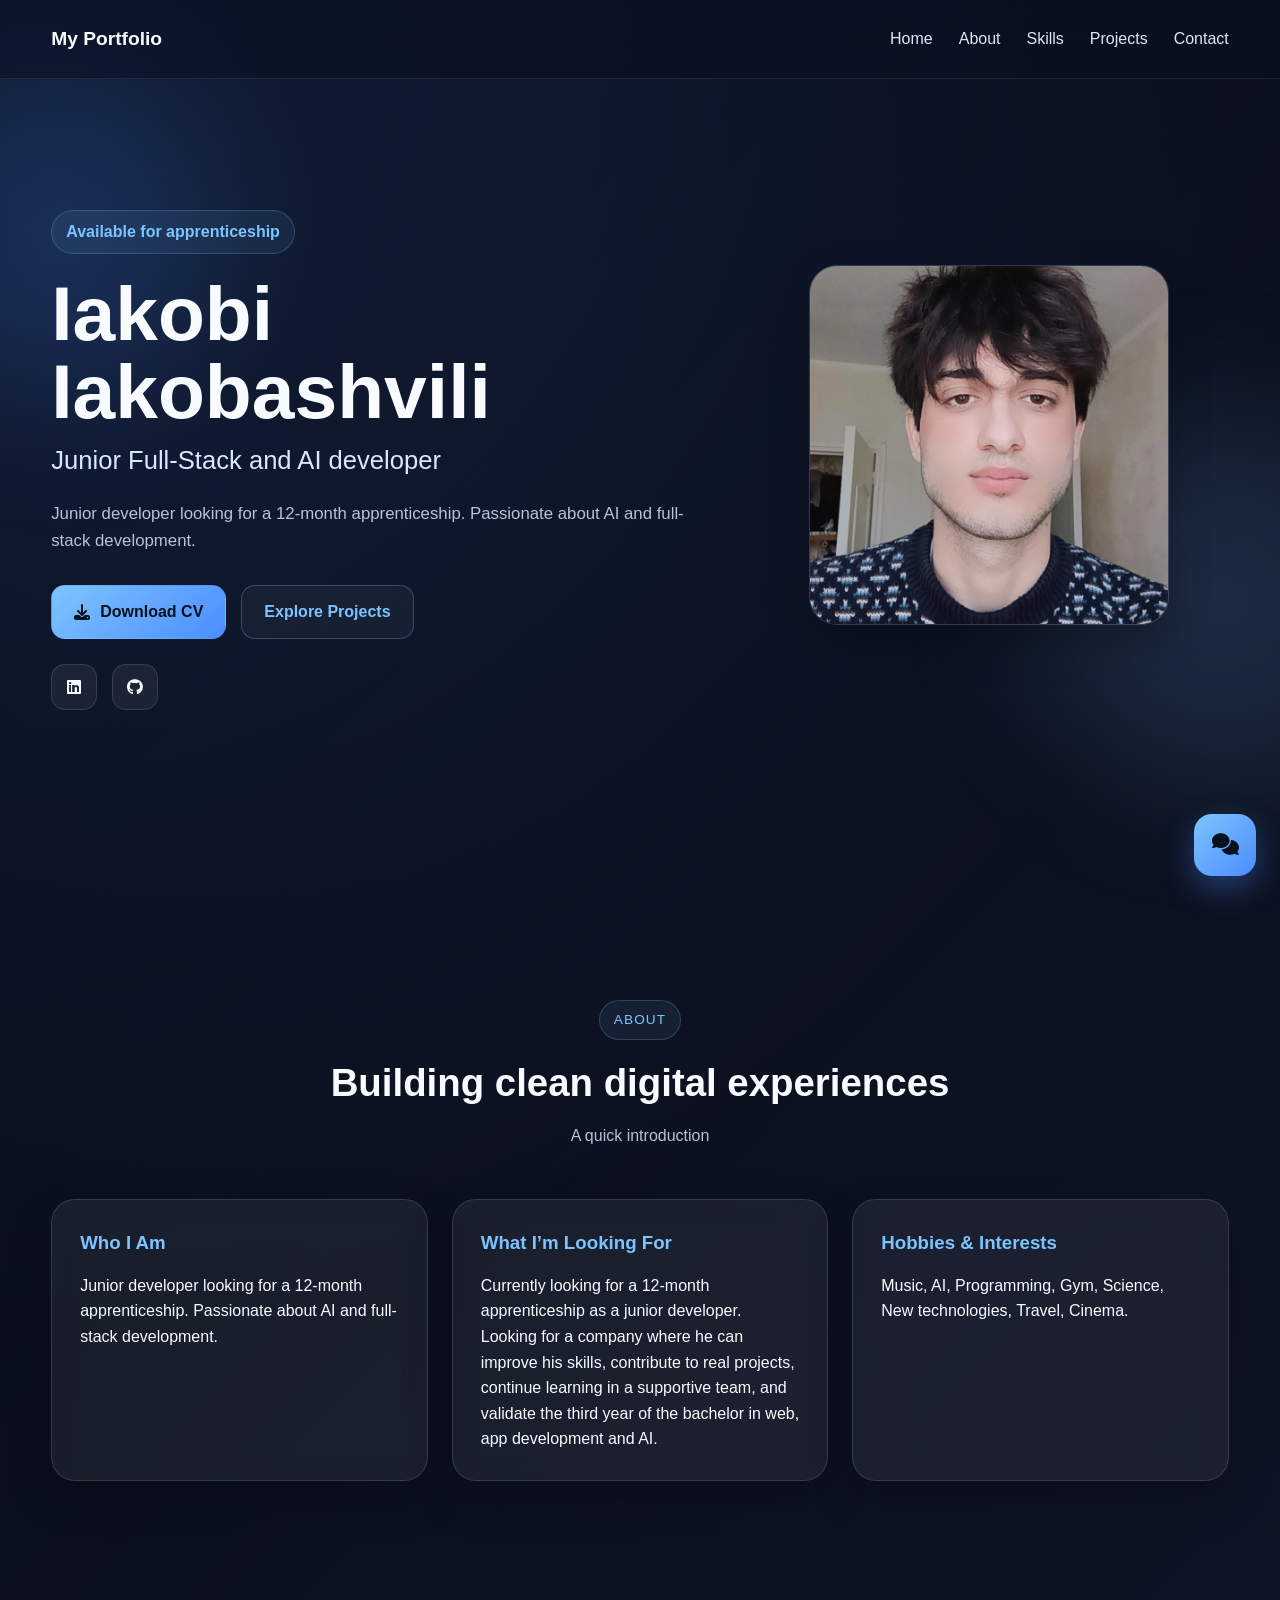
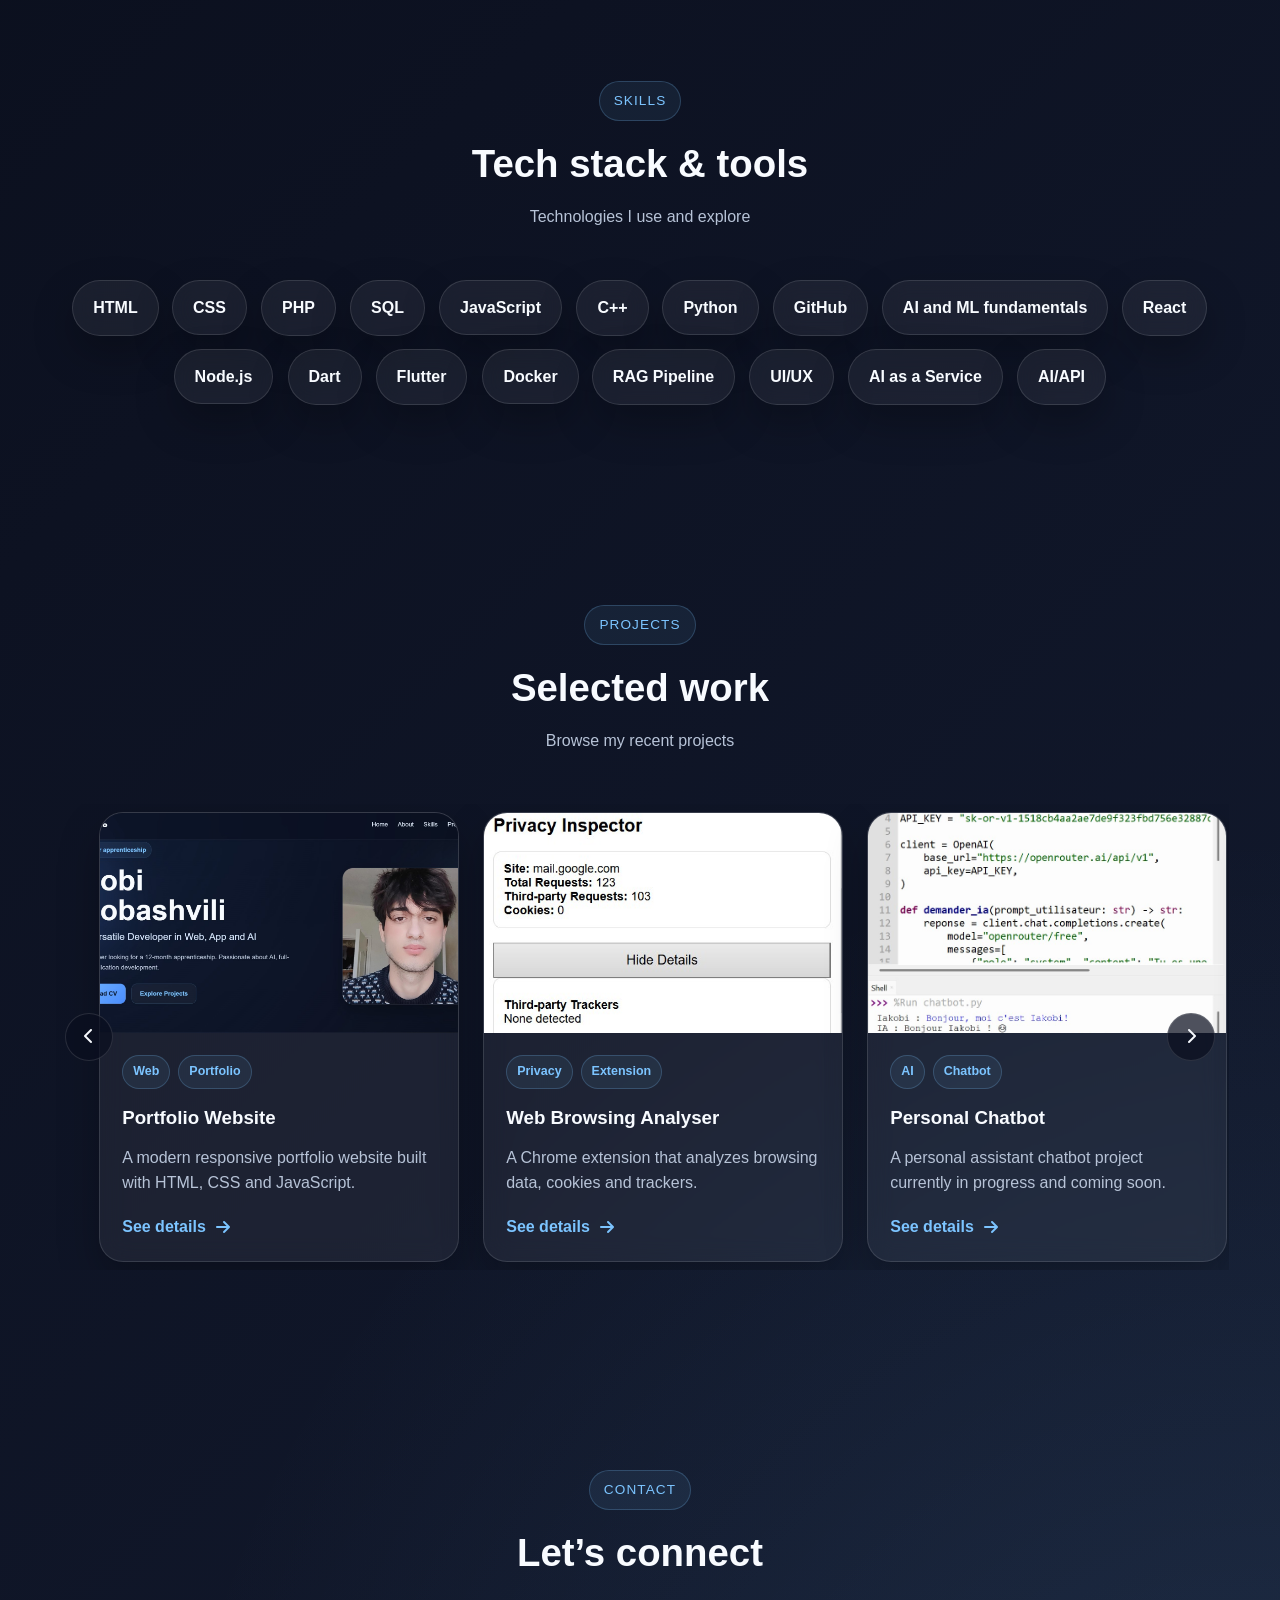
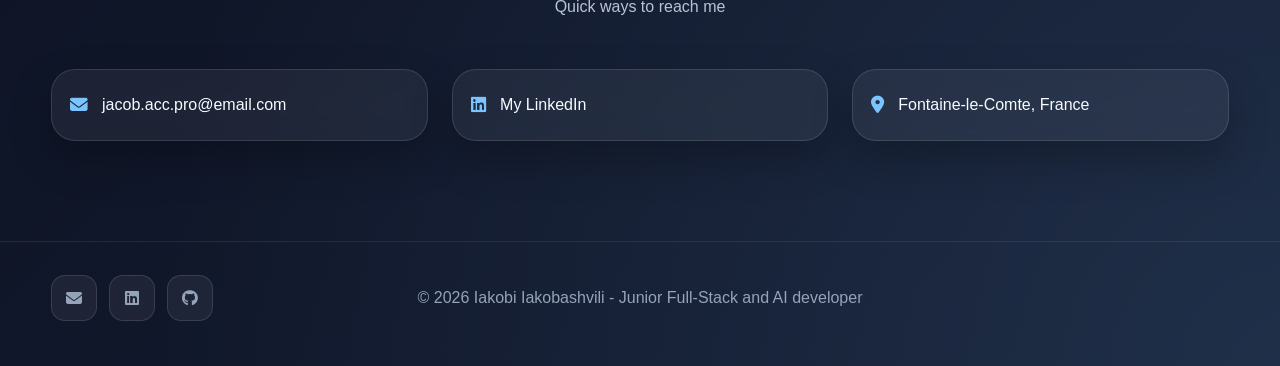
==== index.html @ 23dc037e "Add files via upload" ====
<!DOCTYPE html>
<html lang="en">
<head>
    <meta charset="UTF-8" />
    <meta name="viewport" content="width=device-width, initial-scale=1.0" />
    <title>Iakobi Iakobashvili | Junior Developer</title>
    <meta
        name="description"
        content="Portfolio of Iakobi Iakobashvili, junior developer looking for a 12-month apprenticeship in web, app development and AI."
    />
    <link rel="stylesheet" href="style.css" />
    <link
        rel="stylesheet"
        href="https://cdnjs.cloudflare.com/ajax/libs/font-awesome/6.5.2/css/all.min.css"
    />
</head>
<body>
    <div class="background-blur blur-left"></div>
    <div class="background-blur blur-right"></div>

    <header class="header" id="header">
        <div class="container nav">
            <a href="#home" class="logo">My Portfolio</a>

            <nav class="navbar" id="navbar">
                <a href="#home">Home</a>
                <a href="#about">About</a>
                <a href="#skills">Skills</a>
                <a href="#projects">Projects</a>
                <a href="#contact">Contact</a>
            </nav>

            <button class="menu-toggle" id="menu-toggle" aria-label="Open menu">
                <i class="fa-solid fa-bars"></i>
            </button>
        </div>
    </header>

    <main>
        <section class="hero section" id="home">
            <div class="container hero-content">
                <div class="hero-text reveal">
                    <div class="hero-badge">Available for apprenticeship</div>
                    <h1 id="hero-name">Your Name</h1>
                    <h2 id="hero-title">Junior Developer</h2>
                    <p class="hero-description" id="hero-summary">
                        Junior developer looking for a 12-month apprenticeship.
                    </p>

                    <div class="hero-buttons">
                        <a href="cv.pdf" download class="btn btn-primary">
                            <i class="fa-solid fa-download"></i>
                            Download CV
                        </a>
                        <a href="#projects" class="btn btn-secondary">Explore Projects</a>
                    </div>

                    <div class="social-links">
                        <a id="linkedin-link" href="#" target="_blank" aria-label="LinkedIn">
                            <i class="fa-brands fa-linkedin"></i>
                        </a>
                        <a id="github-link" href="#" target="_blank" aria-label="GitHub">
                            <i class="fa-brands fa-github"></i>
                        </a>
                    </div>
                </div>

                <div class="hero-image reveal">
                    <div class="image-wrapper">
                        <img src="profile.png" alt="Profile picture" />
                    </div>
                </div>
            </div>
        </section>

        <section class="about section" id="about">
            <div class="container">
                <div class="section-title reveal">
                    <span class="eyebrow">About</span>
                    <h2>Building clean digital experiences</h2>
                    <p>A quick introduction</p>
                </div>

                <div class="about-grid">
                    <article class="card about-card reveal">
                        <h3>Who I Am</h3>
                        <p id="about-summary"></p>
                    </article>

                    <article class="card about-card reveal">
                        <h3>What I’m Looking For</h3>
                        <p id="about-goals"></p>
                    </article>

                    <article class="card about-card reveal">
                        <h3>Hobbies & Interests</h3>
                        <p id="about-interests"></p>
                    </article>
                </div>
            </div>
        </section>

        <section class="skills section" id="skills">
            <div class="container">
                <div class="section-title reveal">
                    <span class="eyebrow">Skills</span>
                    <h2>Tech stack & tools</h2>
                    <p>Technologies I use and explore</p>
                </div>

                <div class="skills-list" id="skills-list"></div>
            </div>
        </section>

        <section class="projects section" id="projects">
            <div class="container">
                <div class="section-title reveal">
                    <span class="eyebrow">Projects</span>
                    <h2>Selected work</h2>
                    <p>Browse my recent projects</p>
                </div>

                <div class="projects-wrapper reveal">
                    <button class="projects-arrow left" id="projects-prev" aria-label="Previous project">
                        <i class="fa-solid fa-chevron-left"></i>
                    </button>

                    <div class="projects-track" id="projects-track">
                <a href="project1.html" class="project-card card">
                    <img src="project1.jpg" alt="Portfolio Website project" />
                    <div class="project-content">
                        <div class="project-tags">
                            <span>Web</span>
                            <span>Portfolio</span>
                        </div>
                        <h3>Portfolio Website</h3>
                        <p>A modern responsive portfolio website built with HTML, CSS and JavaScript.</p>
                        <span class="project-link-text">
                            See details <i class="fa-solid fa-arrow-right"></i>
                        </span>
                    </div>
                </a>

                <a href="project2.html" class="project-card card">
                    <img src="project2.jpg" alt="Chrome Extension project" />
                    <div class="project-content">
                        <div class="project-tags">
                            <span>Privacy</span>
                            <span>Extension</span>
                        </div>
                        <h3>Web Browsing Analyser</h3>
                        <p>A Chrome extension that analyzes browsing data, cookies and trackers.</p>
                        <span class="project-link-text">
                            See details <i class="fa-solid fa-arrow-right"></i>
                        </span>
                    </div>
                </a>

                <a href="project3.html" class="project-card card">
                    <img src="project3.jpg" alt="Personal Chatbot project" />
                    <div class="project-content">
                        <div class="project-tags">
                            <span>AI</span>
                            <span>Chatbot</span>
                        </div>
                        <h3>Personal Chatbot</h3>
                        <p>A personal assistant chatbot project currently in progress and coming soon.</p>
                        <span class="project-link-text">
                            See details <i class="fa-solid fa-arrow-right"></i>
                        </span>
                    </div>
                </a>

                <div class="project-card card locked-project">
                    <div class="locked-project-image">
                        <i class="fa-solid fa-lock"></i>
                    </div>
                    <div class="project-content">
                        <div class="project-tags">
                            <span>Locked</span>
                            <span>Coming Soon</span>
                        </div>
                        <h3>Next Project</h3>
                        <p>This project is not unlocked yet. A new project will be added soon.</p>
                        <span class="project-link-text locked-text">
                            Coming soon <i class="fa-solid fa-lock"></i>
                        </span>
                    </div>
                </div>
            </div>

                    <button class="projects-arrow right" id="projects-next" aria-label="Next project">
                        <i class="fa-solid fa-chevron-right"></i>
                    </button>
                </div>
            </div>
        </section>

        <section class="contact section" id="contact">
            <div class="container">
                <div class="section-title reveal">
                    <span class="eyebrow">Contact</span>
                    <h2>Let’s connect</h2>
                    <p>Quick ways to reach me</p>
                </div>

                <div class="contact-box reveal">
                    <a id="contact-email" class="contact-link card" href="mailto:test@email.com">
                        <i class="fa-solid fa-envelope"></i>
                        <span>test@email.com</span>
                    </a>

                    <a id="contact-linkedin" class="contact-link card" href="#" target="_blank">
                        <i class="fa-brands fa-linkedin"></i>
                        <span>My LinkedIn</span>
                    </a>

                    <a
                        id="contact-location"
                        class="contact-link card"
                        href="https://www.google.com/maps/place/Fontaine-le-Comte,+France"
                        target="_blank"
                    >
                        <i class="fa-solid fa-location-dot"></i>
                        <span>Fontaine-le-Comte</span>
                    </a>
                </div>
            </div>
        </section>
    </main>

    <footer class="footer">
        <div class="container footer-content">
            <div class="footer-links">
                <a id="footer-email" href="mailto:test@email.com" aria-label="Email">
                    <i class="fa-solid fa-envelope"></i>
                </a>
                <a id="footer-linkedin" href="#" target="_blank" aria-label="LinkedIn">
                    <i class="fa-brands fa-linkedin"></i>
                </a>
                <a id="footer-github" href="#" target="_blank" aria-label="GitHub">
                    <i class="fa-brands fa-github"></i>
                </a>
            </div>

            <p id="footer-text">© 2026 Portfolio - Junior Developer Portfolio</p>
        </div>
    </footer>

    <button class="chatbot-toggle" id="chatbot-toggle" aria-label="Open chatbot">
        <i class="fa-solid fa-comments"></i>
    </button>

    <div class="chatbot-window" id="chatbot-window">
        <div class="chatbot-header">
            <h3>Portfolio Assistant</h3>
            <button class="chatbot-close" id="chatbot-close" aria-label="Close chatbot">
                <i class="fa-solid fa-xmark"></i>
            </button>
        </div>

        <div class="chatbot-body" id="chatbot-body">
            <div class="bot-message">
                <p>Hi! I can help you quickly learn more about Iakobi. Ask me anything about his profile, projects, skills, or apprenticeship search.</p>
            </div>

            <div class="bot-message">
                <p>Try questions like:</p>
                <ul>
                    <li>What skills does he have?</li>
                    <li>Is he looking for an apprenticeship?</li>
                    <li>What projects did he build?</li>
                    <li>How can I contact him?</li>
                </ul>
            </div>
        </div>

        <form class="chatbot-input-area" id="chatbot-form">
            <input
                type="text"
                id="chatbot-input"
                placeholder="Ask a question..."
                autocomplete="off"
            />
            <button type="submit" aria-label="Send message">
                <i class="fa-solid fa-paper-plane"></i>
            </button>
        </form>
    </div>

    <script src="script.js"></script>
</body>
</html>
---- style.css ----
* {
    margin: 0;
    padding: 0;
    box-sizing: border-box;
}

:root {
    --bg-dark: #070b16;
    --bg-blue: #131b30;
    --text-main: #f8fbff;
    --text-soft: #b7c3d7;
    --accent: #7cc4ff;
    --accent-strong: #4c8dff;
    --line: rgba(255, 255, 255, 0.12);
    --card-bg: rgba(255, 255, 255, 0.06);
    --shadow: 0 18px 40px rgba(0, 0, 0, 0.25);
}

html {
    scroll-behavior: smooth;
}

body {
    font-family: Arial, Helvetica, sans-serif;
    color: var(--text-main);
    line-height: 1.6;
    overflow-x: hidden;
    background:
        radial-gradient(circle at top left, rgba(76, 141, 255, 0.14), transparent 35%),
        radial-gradient(circle at bottom right, rgba(124, 196, 255, 0.12), transparent 30%),
        linear-gradient(135deg, var(--bg-dark), #0d1222 45%, var(--bg-blue));
}

a {
    text-decoration: none;
    color: inherit;
}

img {
    width: 100%;
    display: block;
}

button,
input {
    font: inherit;
}

.container {
    width: min(92%, 1200px);
    margin: 0 auto;
}

.section {
    padding: 100px 0;
}

.card {
    background: var(--card-bg);
    border: 1px solid var(--line);
    border-radius: 24px;
    backdrop-filter: blur(12px);
    box-shadow: var(--shadow);
}

.background-blur {
    position: fixed;
    border-radius: 50%;
    filter: blur(70px);
    z-index: -1;
    pointer-events: none;
}

.blur-left {
    top: 80px;
    left: -100px;
    width: 320px;
    height: 320px;
    background: rgba(76, 141, 255, 0.18);
}

.blur-right {
    right: -120px;
    bottom: 120px;
    width: 360px;
    height: 360px;
    background: rgba(124, 196, 255, 0.14);
}

.header {
    position: fixed;
    top: 0;
    left: 0;
    width: 100%;
    z-index: 1000;
    background: rgba(10, 15, 31, 0.55);
    border-bottom: 1px solid rgba(255, 255, 255, 0.08);
    backdrop-filter: blur(18px);
    transition: 0.3s;
}

.header.scrolled {
    background: rgba(10, 15, 31, 0.8);
}

.nav {
    min-height: 78px;
    display: flex;
    align-items: center;
    justify-content: space-between;
}

.logo {
    font-size: 1.2rem;
    font-weight: 800;
}

.navbar {
    display: flex;
    gap: 26px;
}

.navbar a {
    color: #dce8f8;
    font-weight: 500;
    position: relative;
}

.navbar a::after {
    content: "";
    position: absolute;
    left: 0;
    bottom: -7px;
    width: 0;
    height: 2px;
    background: var(--accent);
    transition: 0.3s;
}

.navbar a:hover {
    color: var(--accent);
}

.navbar a:hover::after {
    width: 100%;
}

.menu-toggle {
    display: none;
    border: none;
    background: transparent;
    color: var(--text-main);
    font-size: 1.5rem;
    cursor: pointer;
}

.hero {
    min-height: 100vh;
    display: flex;
    align-items: center;
    padding-top: 120px;
}


.hero-content {
    display: grid;
    grid-template-columns: 1.2fr 0.9fr;
    gap: 60px;
    align-items: center;
}

.hero-badge,
.eyebrow,
.project-tags span {
    display: inline-block;
    padding: 8px 14px;
    border-radius: 999px;
    background: rgba(124, 196, 255, 0.08);
    border: 1px solid rgba(124, 196, 255, 0.22);
    color: var(--accent);
}

.hero-badge {
    margin-bottom: 20px;
    font-weight: 600;
}

.eyebrow {
    margin-bottom: 12px;
    font-size: 0.85rem;
    letter-spacing: 0.08em;
    text-transform: uppercase;
}

.hero-text h1 {
    font-size: clamp(2.8rem, 6vw, 4.8rem);
    line-height: 1.02;
    margin-bottom: 10px;
}

.hero-text h2 {
    font-size: clamp(1.3rem, 2vw, 2rem);
    color: #d7e8ff;
    font-weight: 500;
    margin-bottom: 20px;
}

.hero-description {
    color: var(--text-soft);
    max-width: 640px;
    margin-bottom: 30px;
    font-size: 1.05rem;
}

.hero-buttons,
.social-links {
    display: flex;
    gap: 15px;
    flex-wrap: wrap;
}

.hero-buttons {
    margin-bottom: 25px;
}

.btn {
    display: inline-flex;
    align-items: center;
    gap: 10px;
    padding: 13px 22px;
    border-radius: 14px;
    font-weight: 700;
    border: 1px solid transparent;
    transition: 0.3s;
}

.btn-primary {
    background: linear-gradient(135deg, var(--accent), var(--accent-strong));
    color: #07101d;
}

.btn-primary:hover {
    transform: translateY(-3px);
}

.btn-secondary {
    background: rgba(255, 255, 255, 0.04);
    color: var(--accent);
    border-color: rgba(124, 196, 255, 0.28);
}

.btn-secondary:hover {
    background: rgba(124, 196, 255, 0.12);
    color: var(--text-main);
}

.social-links a,
.footer-links a {
    width: 46px;
    height: 46px;
    display: inline-flex;
    align-items: center;
    justify-content: center;
    border-radius: 14px;
    background: var(--card-bg);
    border: 1px solid var(--line);
    transition: 0.3s;
}

.social-links a:hover,
.footer-links a:hover {
    color: var(--accent);
    transform: translateY(-3px);
}

.image-wrapper {
    width: min(360px, 100%);
    aspect-ratio: 1 / 1;
    margin: auto;
    overflow: hidden;
    border-radius: 28px;
    background: rgba(255, 255, 255, 0.05);
    border: 1px solid rgba(255, 255, 255, 0.12);
    box-shadow: var(--shadow);
}

.image-wrapper img {
    height: 100%;
    object-fit: cover;
}

.section-title {
    text-align: center;
    margin-bottom: 50px;
}

.section-title h2 {
    font-size: clamp(2rem, 3vw, 3rem);
    margin-bottom: 10px;
}

.section-title p {
    color: var(--text-soft);
}

.about-grid,
.contact-box {
    display: grid;
    grid-template-columns: repeat(3, 1fr);
    gap: 24px;
}

.about-card {
    padding: 28px;
    transition: 0.3s;
}

.about-card:hover,
.contact-link:hover,
.project-card:hover,
.skill:hover {
    transform: translateY(-4px);
}

.about-card h3 {
    margin-bottom: 15px;
    color: var(--accent);
}

.skills-list {
    display: flex;
    flex-wrap: wrap;
    gap: 14px;
    justify-content: center;
}

.skill {
    padding: 14px 20px;
    border-radius: 999px;
    font-weight: 700;
    transition: 0.3s;
}

.projects-wrapper {
    position: relative;
}

.projects-track {
    display: flex;
    gap: 24px;
    overflow-x: auto;
    scroll-behavior: smooth;
    padding: 8px 48px;
    scrollbar-width: none;
}

.projects-track::-webkit-scrollbar {
    display: none;
}

.locked-project {
    pointer-events: none;
    opacity: 0.9;
}

.locked-project-image {
    height: 220px;
    display: flex;
    align-items: center;
    justify-content: center;
    background: linear-gradient(135deg, rgba(255,255,255,0.05), rgba(124,196,255,0.10));
    font-size: 4rem;
    color: var(--accent);
}

.locked-text {
    opacity: 0.8;
}

.project-card {
    min-width: min(360px, 82vw);
    max-width: 360px;
    color: var(--text-main);
    overflow: hidden;
    transition: 0.3s;
}

.project-card img {
    height: 220px;
    object-fit: cover;
}

.project-image-frame {
    position: relative;
    border-radius: 20px;
    padding: 3px;
    overflow: hidden;
    background: rgba(255,255,255,0.03);
}

/* animated glowing border */
.project-image-frame::before {
    content: "";
    position: absolute;
    inset: -2px;
    border-radius: 22px;
    background: conic-gradient(
        from 0deg,
        rgba(255,255,255,0.0),
        rgba(255,255,255,0.0),
        rgba(180,220,255,0.9),
        rgba(255,255,255,0.0),
        rgba(255,255,255,0.0)
    );
    animation: rotateBorder 4s linear infinite;
    filter: blur(6px);
    z-index: 0;
}

/* dark inside layer */
.project-image-frame::after {
    content: "";
    position: absolute;
    inset: 2px;
    border-radius: 18px;
    background: rgba(10,15,31,0.96);
    z-index: 1;
}

.project-image-frame img {
    position: relative;
    z-index: 2;
    display: block;
    width: 100%;
    max-height: 420px;
    height: auto;
    object-fit: contain;
    border-radius: 16px;
}

@keyframes rotateBorder {
    from {
        transform: rotate(0deg);
    }
    to {
        transform: rotate(360deg);
    }
}

.project-content {
    padding: 22px;
}

.project-tags {
    display: flex;
    flex-wrap: wrap;
    gap: 8px;
    margin-bottom: 14px;
}

.project-tags span {
    padding: 6px 10px;
    font-size: 0.78rem;
    font-weight: 700;
}

.project-content h3 {
    margin-bottom: 12px;
}

.project-content p {
    color: var(--text-soft);
    margin-bottom: 18px;
}

.project-link-text {
    display: inline-flex;
    align-items: center;
    gap: 10px;
    color: var(--accent);
    font-weight: 700;
    transition: 0.3s;
}

.project-card:hover .project-link-text {
    gap: 14px;
}

.projects-arrow {
    position: absolute;
    top: 50%;
    width: 48px;
    height: 48px;
    border: 1px solid var(--line);
    border-radius: 50%;
    background: rgba(10, 15, 31, 0.72);
    color: var(--text-main);
    cursor: pointer;
    transform: translateY(-50%);
    z-index: 2;
}

.projects-arrow.left {
    left: 14px;
}

.projects-arrow.right {
    right: 14px;
}

.contact-link {
    min-height: 72px;
    padding: 18px;
    display: flex;
    align-items: center;
    gap: 14px;
    transition: 0.3s;
}

.contact-link i {
    color: var(--accent);
    font-size: 1.1rem;
}

.footer {
    padding: 26px 0 38px;
    border-top: 1px solid rgba(255, 255, 255, 0.08);
    color: #94a3b8;
}

.footer-content {
    display: grid;
    grid-template-columns: 1fr auto 1fr;
    align-items: center;
    min-height: 60px;
}

.footer-links {
    display: flex;
    gap: 12px;
    justify-self: start;
}

#footer-text {
    justify-self: center;
    text-align: center;
    white-space: nowrap;
}

.reveal {
    opacity: 0;
    transform: translateY(40px);
    transition: 0.8s;
}

.reveal.active {
    opacity: 1;
    transform: translateY(0);
}

.hero-image.reveal.active {
    transform: translateY(-15px);
}

.chatbot-toggle {
    position: fixed;
    right: 24px;
    bottom: 24px;
    width: 62px;
    height: 62px;
    border: none;
    border-radius: 18px;
    background: linear-gradient(135deg, var(--accent), var(--accent-strong));
    color: #07101d;
    font-size: 1.35rem;
    cursor: pointer;
    z-index: 1200;
    box-shadow: 0 12px 30px rgba(76, 141, 255, 0.35);
}

.chatbot-window {
    position: fixed;
    right: 24px;
    bottom: 98px;
    width: 370px;
    height: min(540px, calc(100vh - 130px));
    background: rgba(10, 15, 31, 0.92);
    border: 1px solid var(--line);
    border-radius: 26px;
    overflow: hidden;
    z-index: 1200;
    backdrop-filter: blur(18px);
    display: none;
    flex-direction: column;
}

.chatbot-window.active {
    display: flex;
}

.chatbot-header {
    display: flex;
    align-items: center;
    justify-content: space-between;
    padding: 18px;
    border-bottom: 1px solid rgba(255, 255, 255, 0.06);
    background: linear-gradient(135deg, rgba(124, 196, 255, 0.14), rgba(76, 141, 255, 0.12));
}

.chatbot-close {
    background: transparent;
    border: none;
    color: var(--text-main);
    font-size: 1.1rem;
    cursor: pointer;
}

.chatbot-body {
    flex: 1;
    overflow-y: auto;
    padding: 16px;
    display: flex;
    flex-direction: column;
    gap: 12px;
}

.bot-message,
.user-message {
    max-width: 85%;
    padding: 12px 14px;
    border-radius: 16px;
    font-size: 0.95rem;
}

.bot-message {
    align-self: flex-start;
    background: rgba(255, 255, 255, 0.07);
}

.bot-message ul {
    margin-top: 8px;
    padding-left: 18px;
    color: var(--text-soft);
}

.bot-message a {
    color: var(--accent);
    text-decoration: underline;
}

.user-message {
    align-self: flex-end;
    color: #07101d;
    font-weight: 700;
    background: linear-gradient(135deg, var(--accent), var(--accent-strong));
}

.chatbot-input-area {
    display: flex;
    gap: 10px;
    padding: 14px;
    border-top: 1px solid rgba(255, 255, 255, 0.06);
    background: rgba(2, 6, 23, 0.45);
}

.chatbot-input-area input {
    flex: 1;
    padding: 12px 14px;
    border: none;
    outline: none;
    border-radius: 14px;
    background: rgba(255, 255, 255, 0.08);
    color: white;
}

.chatbot-input-area input::placeholder {
    color: #94a3b8;
}

.chatbot-input-area button {
    width: 48px;
    border: none;
    border-radius: 14px;
    background: linear-gradient(135deg, var(--accent), var(--accent-strong));
    color: #07101d;
    cursor: pointer;
}

@media (max-width: 992px) {
    .hero-content,
    .about-grid,
    .contact-box {
        grid-template-columns: 1fr;
    }

    .hero-text {
        text-align: center;
    }

    .hero-description {
        margin-left: auto;
        margin-right: auto;
    }

    .hero-buttons,
    .social-links {
        justify-content: center;
    }

    .image-wrapper {
        width: min(320px, 100%);
    }
}

@media (max-width: 768px) {
    .menu-toggle {
        display: block;
    }

    .navbar {
        position: absolute;
        top: 78px;
        right: 4%;
        width: 220px;
        display: none;
        flex-direction: column;
        padding: 20px;
        border-radius: 18px;
        background: rgba(10, 15, 31, 0.95);
        border: 1px solid var(--line);
    }

    .navbar.active {
        display: flex;
    }

    .section {
        padding: 88px 0;
    }

    .projects-track {
        padding: 8px 6px;
    }

    .projects-arrow {
        display: none;
    }

    .project-card {
        min-width: 84vw;
    }

    .footer-content {
        display: flex;
        flex-direction: column;
        gap: 14px;
        text-align: center;
    }

    .footer-links {
        justify-content: center;
    }

    #footer-text {
        white-space: normal;
    }
}

@media (max-width: 480px) {
    .chatbot-window {
        width: calc(100% - 20px);
        right: 10px;
        bottom: 85px;
        height: min(520px, calc(100vh - 110px));
    }

    .chatbot-toggle {
        right: 15px;
        bottom: 15px;
    }
}
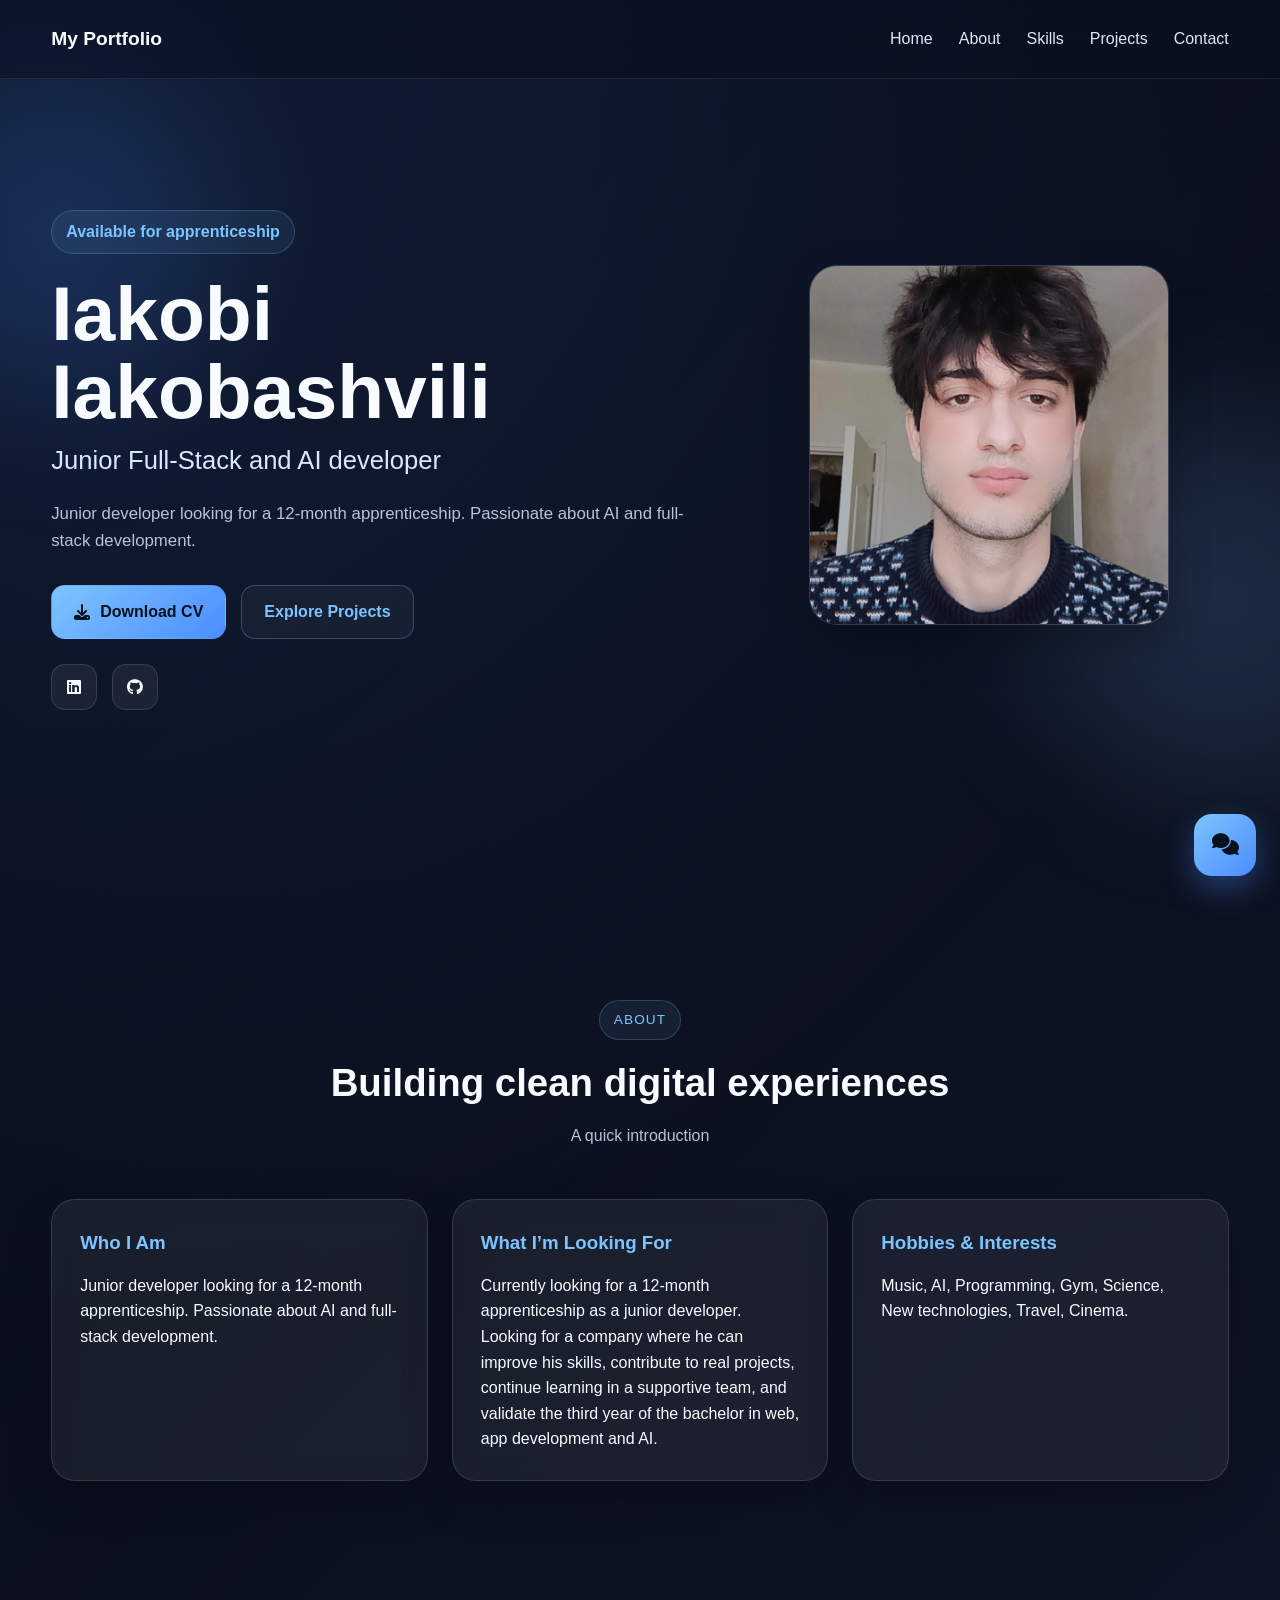
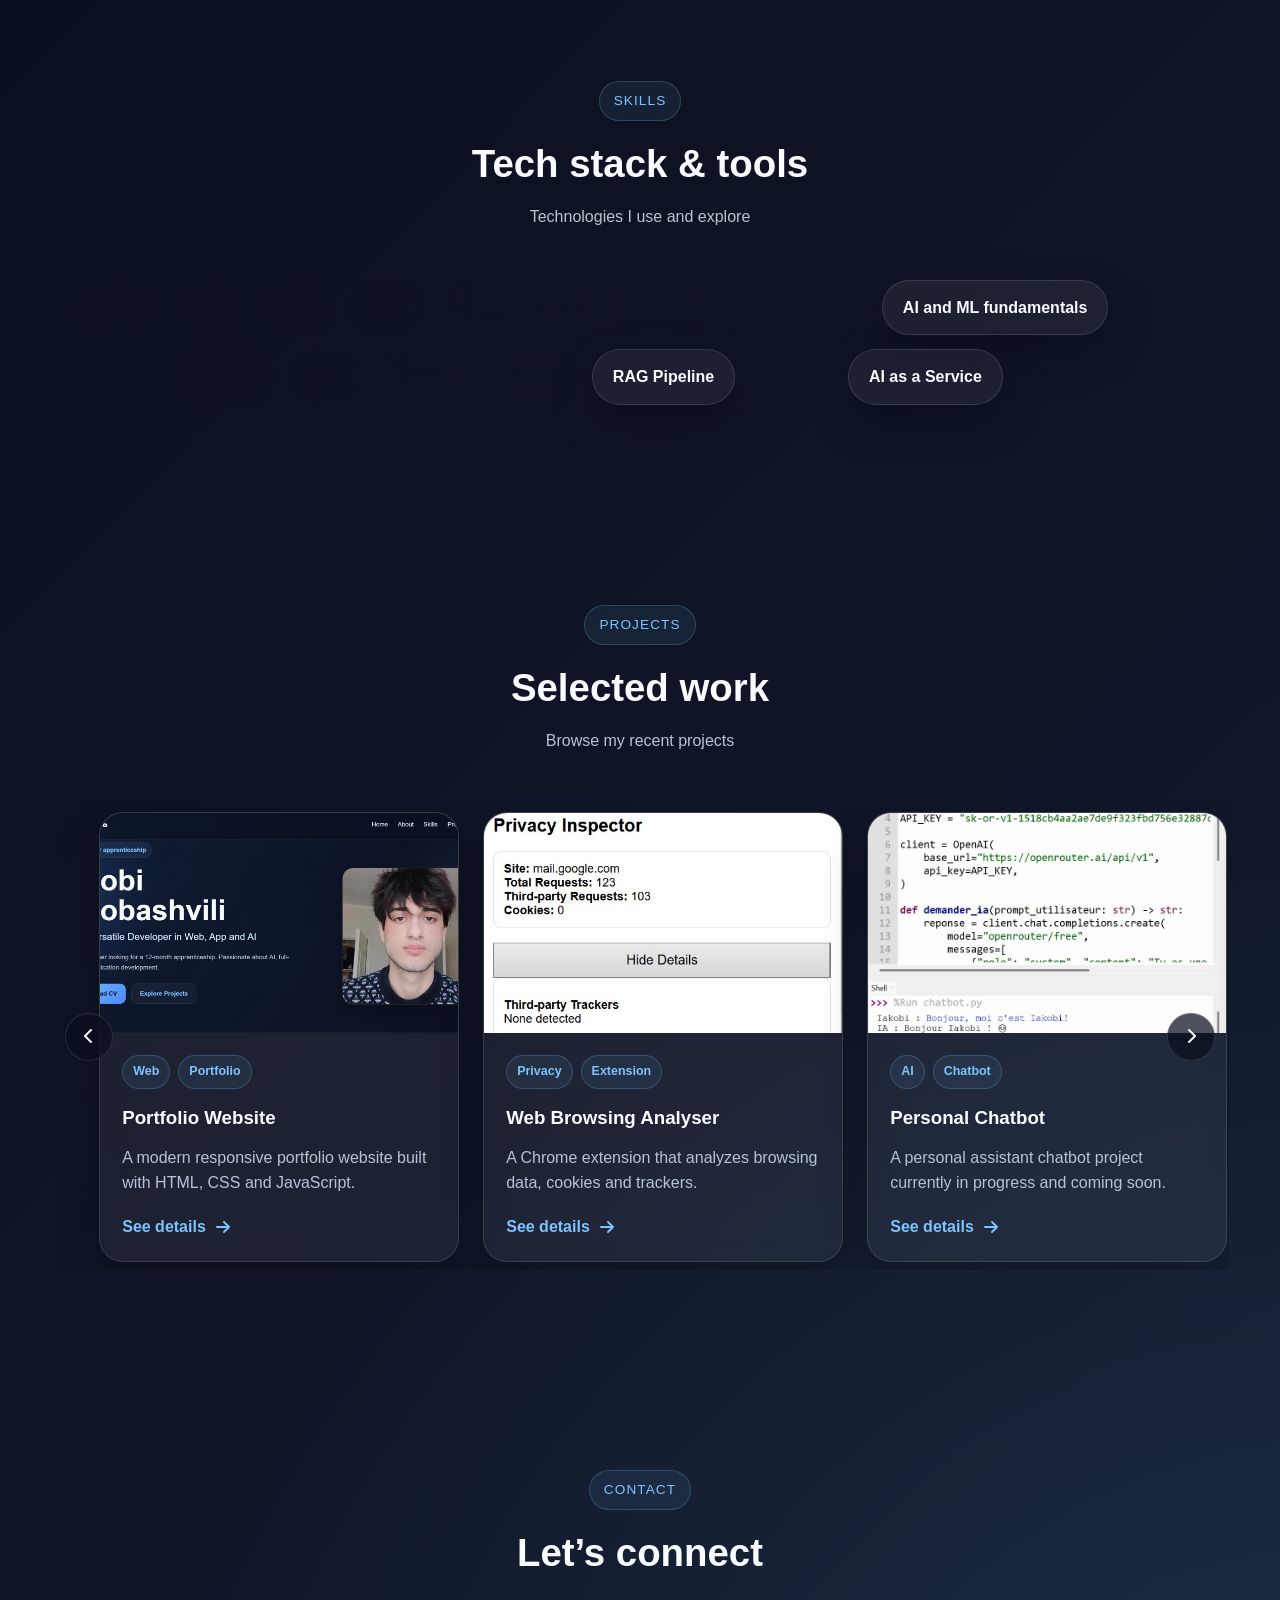
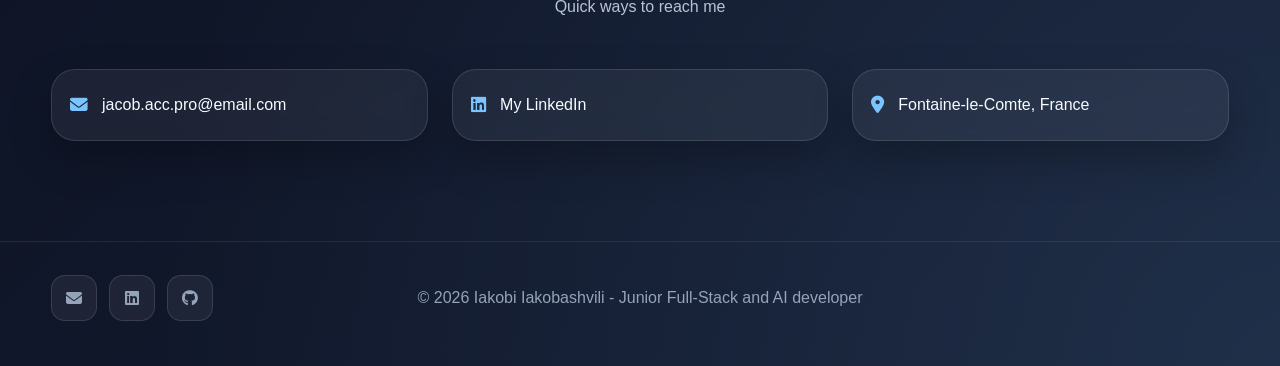
==== commit ab8010de: "Add files via upload" ====
--- a/index.html
+++ b/index.html
@@ -41,7 +41,7 @@
             <div class="container hero-content">
                 <div class="hero-text reveal">
                     <div class="hero-badge">Available for apprenticeship</div>
-                    <h1 id="hero-name">Your Name</h1>
+                    <h1 id="hero-name">Iakobi Iakobashvili</h1>
                     <h2 id="hero-title">Junior Developer</h2>
                     <p class="hero-description" id="hero-summary">
                         Junior developer looking for a 12-month apprenticeship.
@@ -207,7 +207,7 @@
                 <div class="contact-box reveal">
                     <a id="contact-email" class="contact-link card" href="mailto:test@email.com">
                         <i class="fa-solid fa-envelope"></i>
-                        <span>test@email.com</span>
+                        <span>...@email.com</span>
                     </a>
 
                     <a id="contact-linkedin" class="contact-link card" href="#" target="_blank">
@@ -243,7 +243,7 @@
                 </a>
             </div>
 
-            <p id="footer-text">© 2026 Portfolio - Junior Developer Portfolio</p>
+            <p id="footer-text">© 2026 Portfolio - ...</p>
         </div>
     </footer>
 
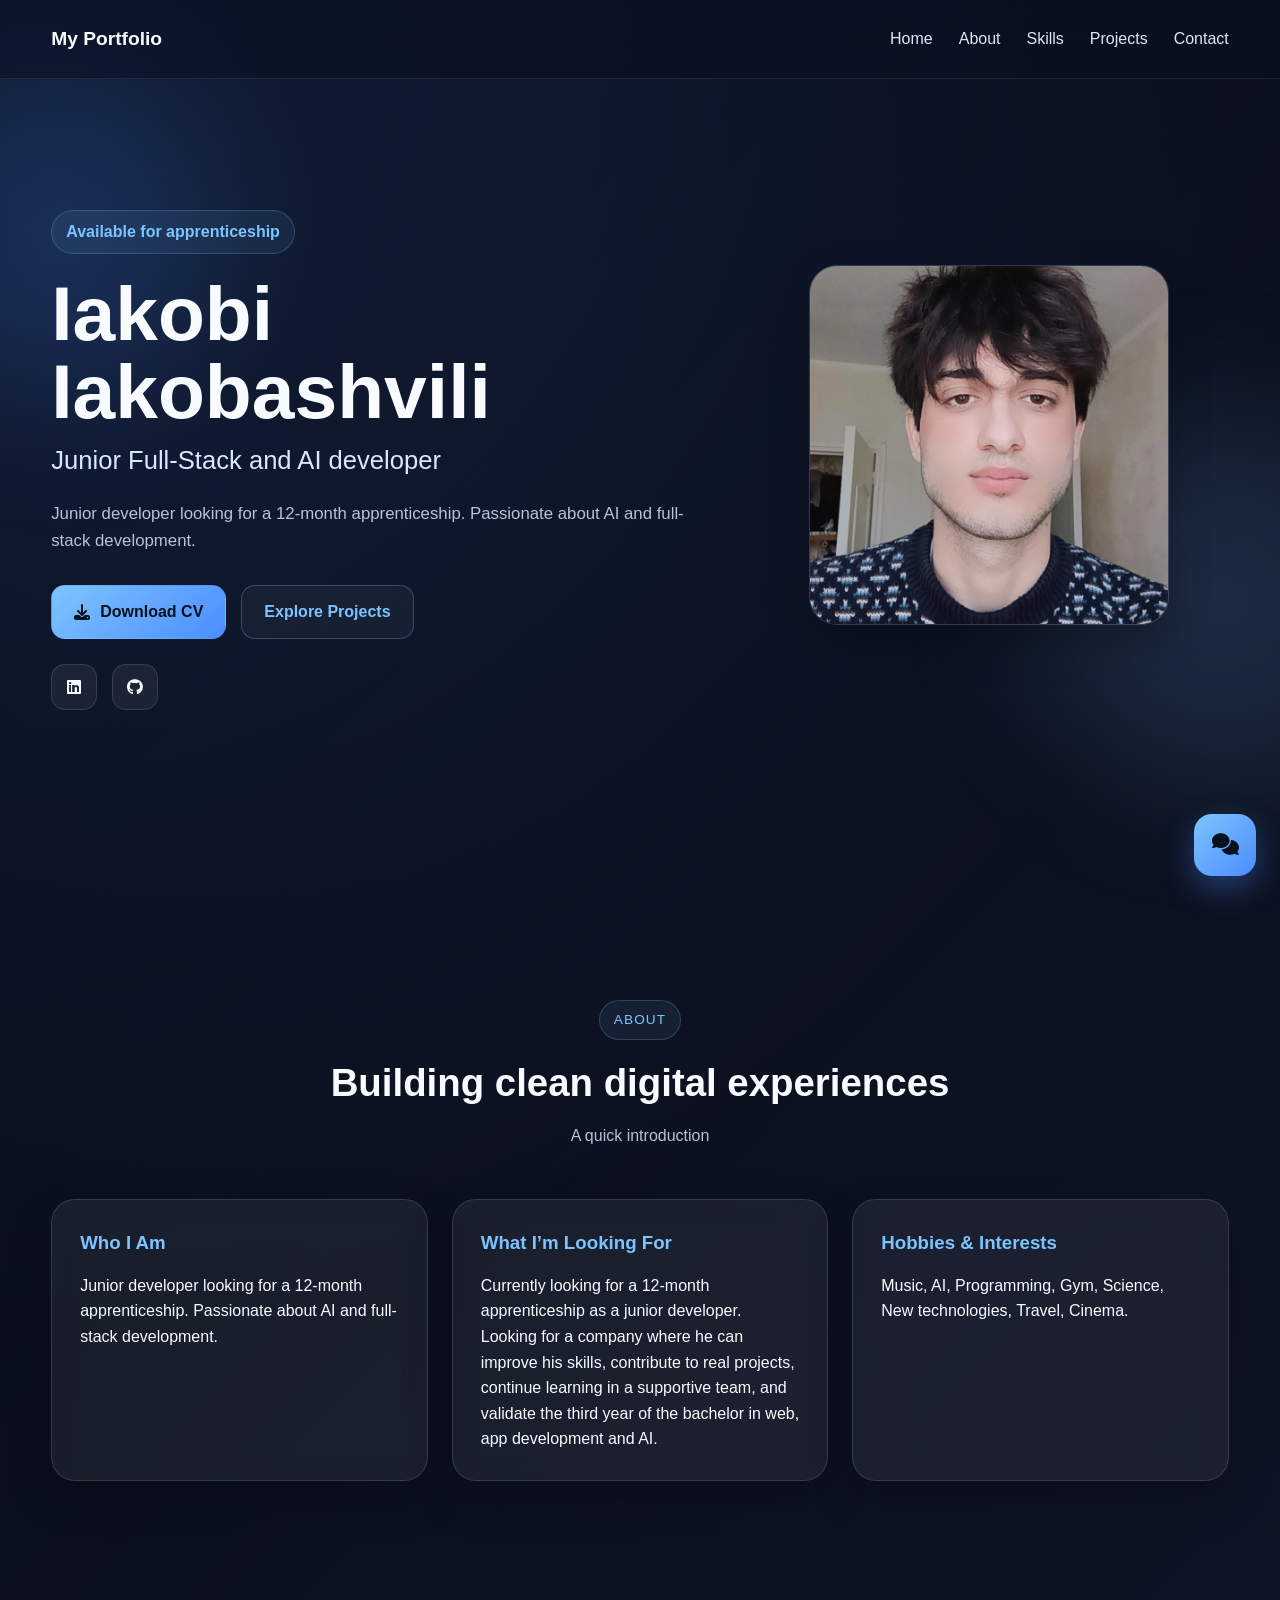
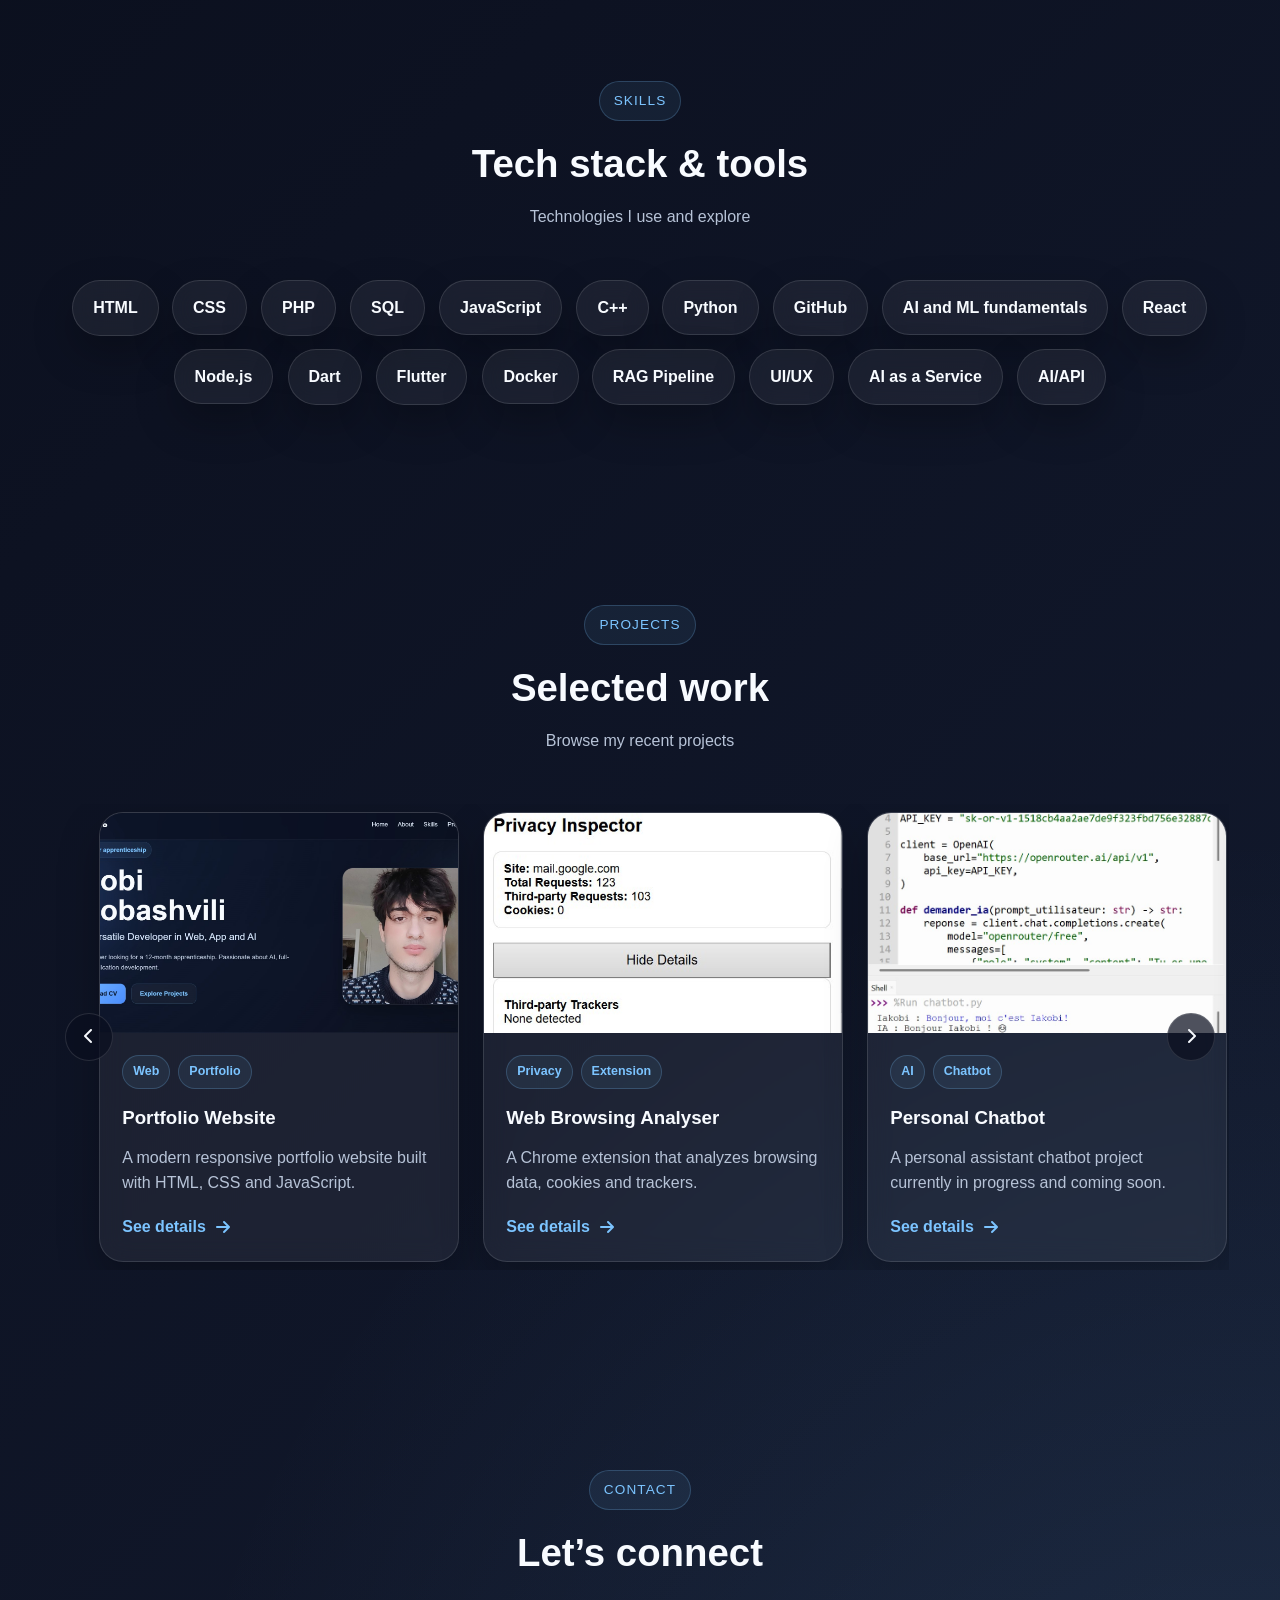
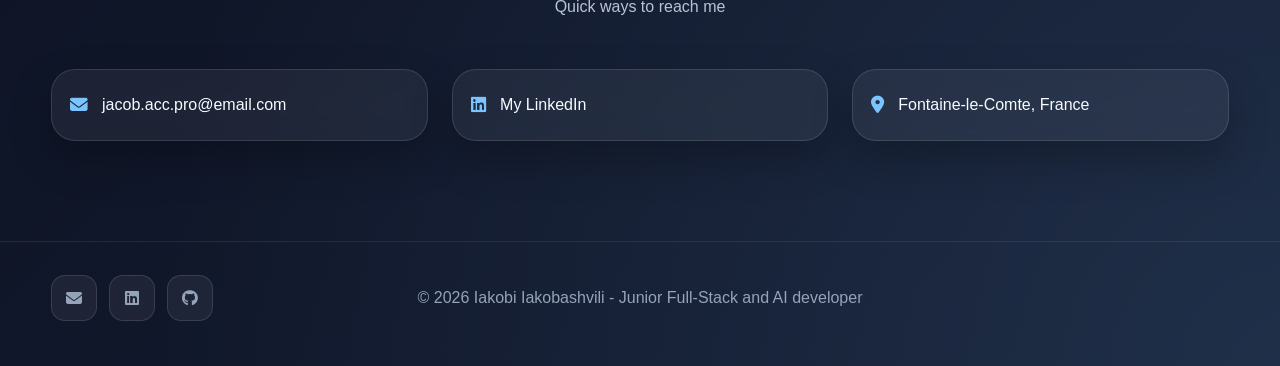
==== commit 4d1ba584: "Add files via upload" ====
--- a/index.html
+++ b/index.html
@@ -4,6 +4,7 @@
     <meta charset="UTF-8" />
     <meta name="viewport" content="width=device-width, initial-scale=1.0" />
     <title>Iakobi Iakobashvili | Junior Developer</title>
+    <link rel="icon" type="image/svg+xml" href="favicon.svg">
     <meta
         name="description"
         content="Portfolio of Iakobi Iakobashvili, junior developer looking for a 12-month apprenticeship in web, app development and AI."
